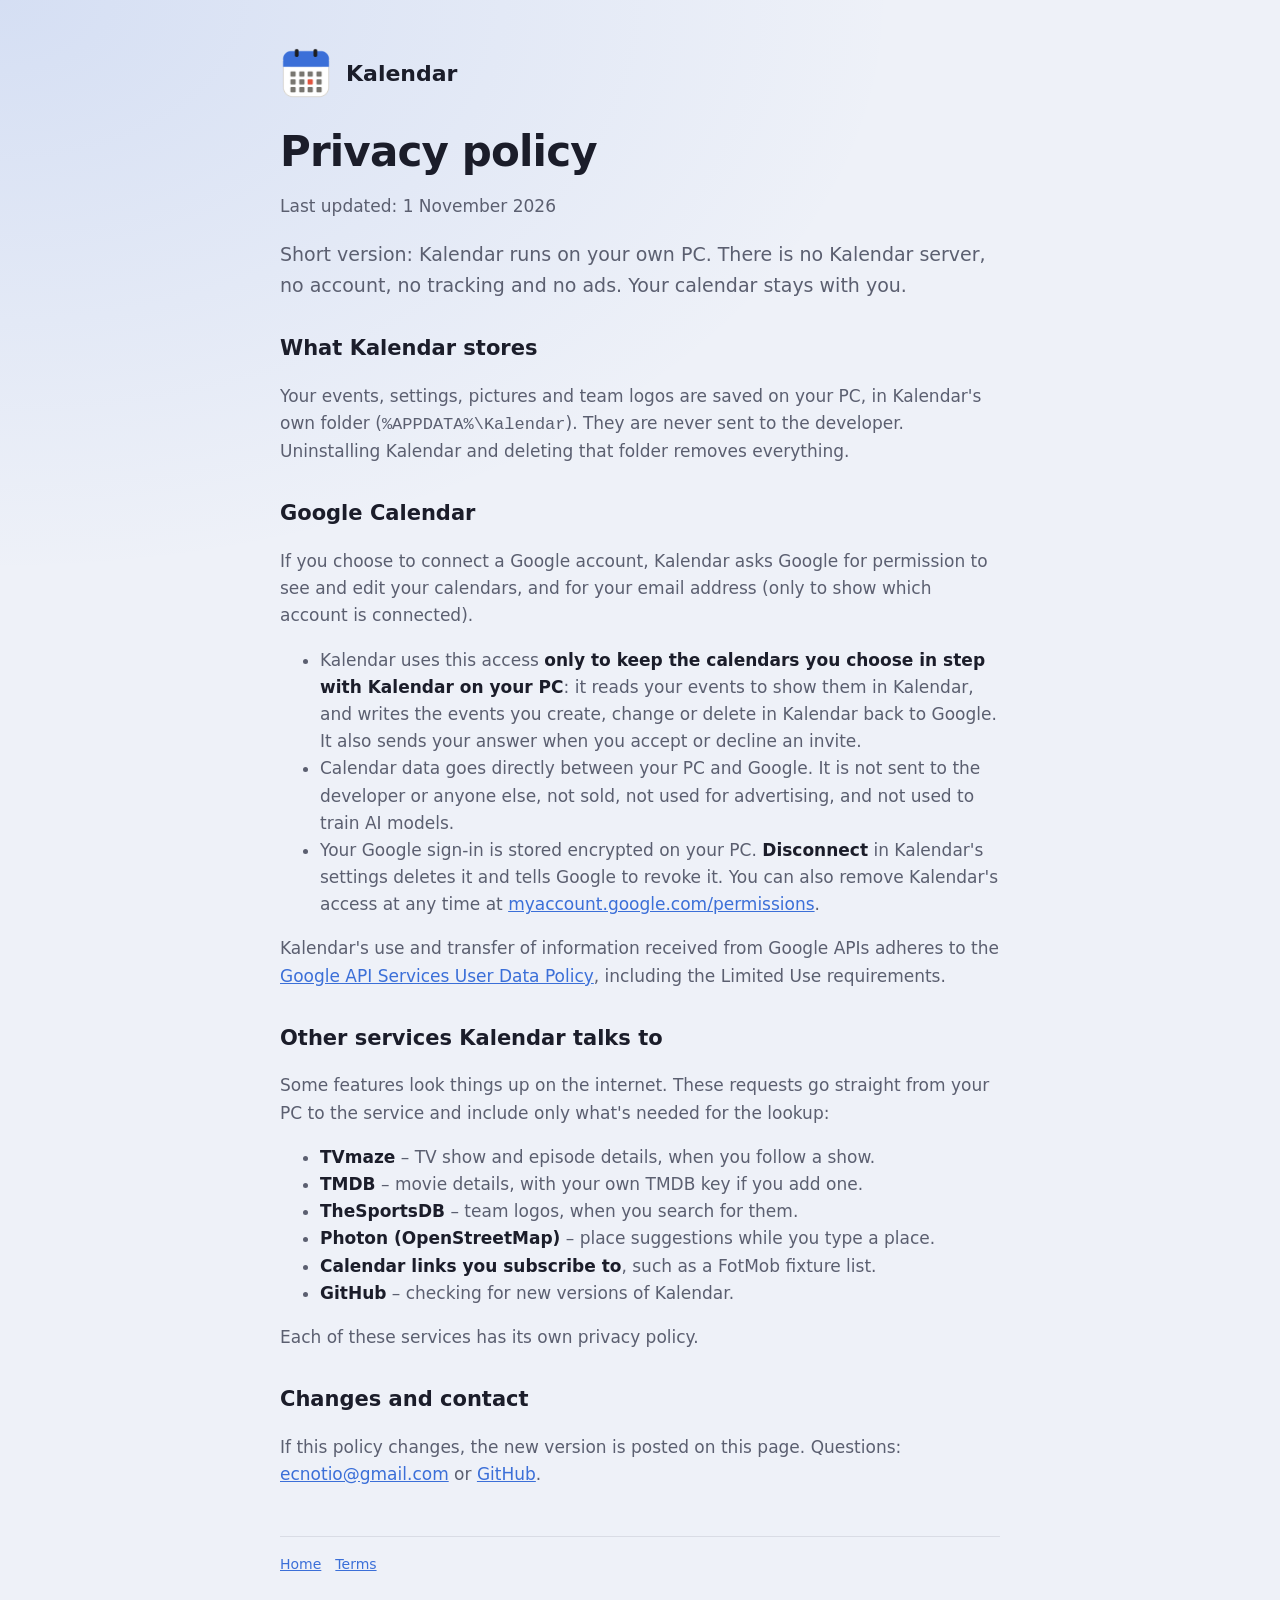
==== docs/privacy.html @ fbe3aa41 "Add files via upload" ====
<!doctype html>
<html lang="en">
<head>
<meta charset="utf-8">
<meta name="viewport" content="width=device-width, initial-scale=1">
<title>Kalendar privacy policy</title>
<link rel="icon" href="icon.png">
<link rel="stylesheet" href="style.css">
</head>
<body>
<main>
  <header><img src="icon.png" alt=""><a href="./">Kalendar</a></header>
  <h1>Privacy policy</h1>
  <p>Last updated: 1 November 2026</p>

  <p class="lead">Short version: Kalendar runs on your own PC. There is no Kalendar server, no account, no tracking and no ads. Your calendar stays with you.</p>

  <h2>What Kalendar stores</h2>
  <p>Your events, settings, pictures and team logos are saved on your PC, in Kalendar's own folder (<code>%APPDATA%\Kalendar</code>). They are never sent to the developer. Uninstalling Kalendar and deleting that folder removes everything.</p>

  <h2>Google Calendar</h2>
  <p>If you choose to connect a Google account, Kalendar asks Google for permission to see and edit your calendars, and for your email address (only to show which account is connected).</p>
  <ul>
    <li>Kalendar uses this access <strong>only to keep the calendars you choose in step with Kalendar on your PC</strong>: it reads your events to show them in Kalendar, and writes the events you create, change or delete in Kalendar back to Google. It also sends your answer when you accept or decline an invite.</li>
    <li>Calendar data goes directly between your PC and Google. It is not sent to the developer or anyone else, not sold, not used for advertising, and not used to train AI models.</li>
    <li>Your Google sign-in is stored encrypted on your PC. <strong>Disconnect</strong> in Kalendar's settings deletes it and tells Google to revoke it. You can also remove Kalendar's access at any time at <a href="https://myaccount.google.com/permissions">myaccount.google.com/permissions</a>.</li>
  </ul>
  <p>Kalendar's use and transfer of information received from Google APIs adheres to the <a href="https://developers.google.com/terms/api-services-user-data-policy">Google API Services User Data Policy</a>, including the Limited Use requirements.</p>

  <h2>Other services Kalendar talks to</h2>
  <p>Some features look things up on the internet. These requests go straight from your PC to the service and include only what's needed for the lookup:</p>
  <ul>
    <li><strong>TVmaze</strong> – TV show and episode details, when you follow a show.</li>
    <li><strong>TMDB</strong> – movie details, with your own TMDB key if you add one.</li>
    <li><strong>TheSportsDB</strong> – team logos, when you search for them.</li>
    <li><strong>Photon (OpenStreetMap)</strong> – place suggestions while you type a place.</li>
    <li><strong>Calendar links you subscribe to</strong>, such as a FotMob fixture list.</li>
    <li><strong>GitHub</strong> – checking for new versions of Kalendar.</li>
  </ul>
  <p>Each of these services has its own privacy policy.</p>

  <h2>Changes and contact</h2>
  <p>If this policy changes, the new version is posted on this page. Questions: <a href="mailto:ecnotio@gmail.com">ecnotio@gmail.com</a> or <a href="https://github.com/ecnot/kalendar/issues">GitHub</a>.</p>

  <footer><a href="./">Home</a><a href="terms.html">Terms</a></footer>
</main>
</body>
</html>
---- docs/style.css ----
:root {
  --ink: #1b1d2a; --muted: #5b5f70; --accent: #3b6fd8; --line: rgba(30, 30, 60, .1);
  --bg: #eef1f8; --card: #ffffff;
}
@media (prefers-color-scheme: dark) {
  :root { --ink: #ecedf3; --muted: #a3a6b4; --accent: #7aa2ff; --line: rgba(255, 255, 255, .1); --bg: #16171d; --card: #1f2029; }
}
* { box-sizing: border-box; }
body {
  margin: 0; font: 17px/1.6 Inter, "Segoe UI", system-ui, sans-serif; color: var(--ink);
  background: radial-gradient(100% 50% at 0% 0%, color-mix(in srgb, var(--accent) 14%, transparent), transparent 70%), var(--bg);
  min-height: 100vh;
}
main { max-width: 760px; margin: 0 auto; padding: 48px 20px 64px; }
header { display: flex; align-items: center; gap: 14px; margin-bottom: 28px; }
header img { width: 52px; height: 52px; }
header a { color: inherit; text-decoration: none; font-weight: 700; font-size: 22px; }
h1 { font-size: clamp(30px, 6vw, 42px); line-height: 1.15; letter-spacing: -.02em; margin: 0 0 12px; }
h2 { font-size: 21px; margin: 32px 0 8px; }
p, li { color: var(--muted); }
strong { color: var(--ink); }
a { color: var(--accent); }
.lead { font-size: 19px; }
.shot { width: 100%; border-radius: 16px; box-shadow: 0 20px 50px rgba(20, 25, 60, .18); margin: 28px 0; display: block; }
.btn {
  display: inline-block; background: var(--accent); color: #fff; text-decoration: none; font-weight: 600;
  padding: 11px 20px; border-radius: 12px; margin: 6px 8px 6px 0;
}
.btn.ghost { background: var(--card); color: var(--accent); border: 1px solid var(--line); }
.card { background: var(--card); border: 1px solid var(--line); border-radius: 16px; padding: 4px 22px 14px; margin: 18px 0; }
footer { margin-top: 48px; font-size: 14px; color: var(--muted); border-top: 1px solid var(--line); padding-top: 16px; }
footer a { margin-right: 14px; }
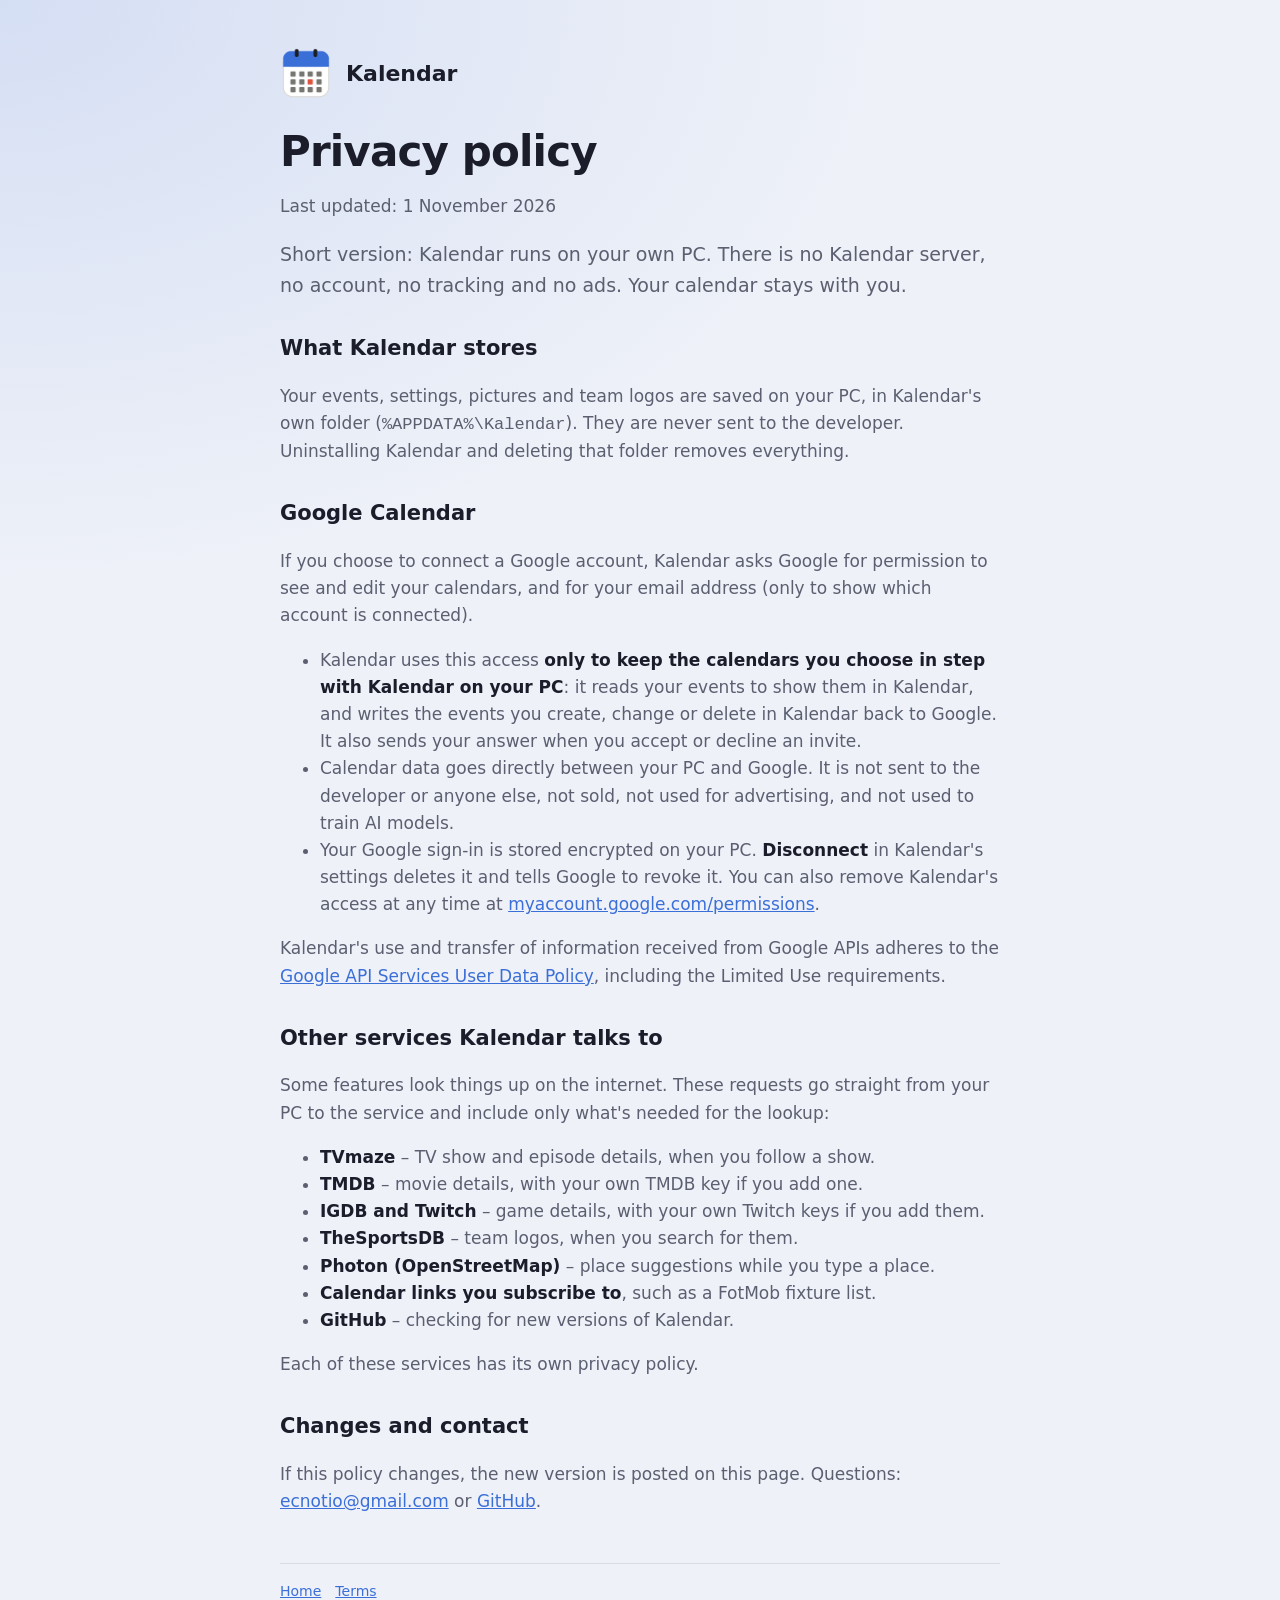
==== commit 2c0bc880: "Privacy: mention IGDB and Twitch Co-Authored-By: Claude Opus 5.5 <noreply@anthropic.com>" ====
--- a/docs/privacy.html
+++ b/docs/privacy.html
@@ -32,6 +32,7 @@
   <ul>
     <li><strong>TVmaze</strong> – TV show and episode details, when you follow a show.</li>
     <li><strong>TMDB</strong> – movie details, with your own TMDB key if you add one.</li>
+    <li><strong>IGDB and Twitch</strong> – game details, with your own Twitch keys if you add them.</li>
     <li><strong>TheSportsDB</strong> – team logos, when you search for them.</li>
     <li><strong>Photon (OpenStreetMap)</strong> – place suggestions while you type a place.</li>
     <li><strong>Calendar links you subscribe to</strong>, such as a FotMob fixture list.</li>
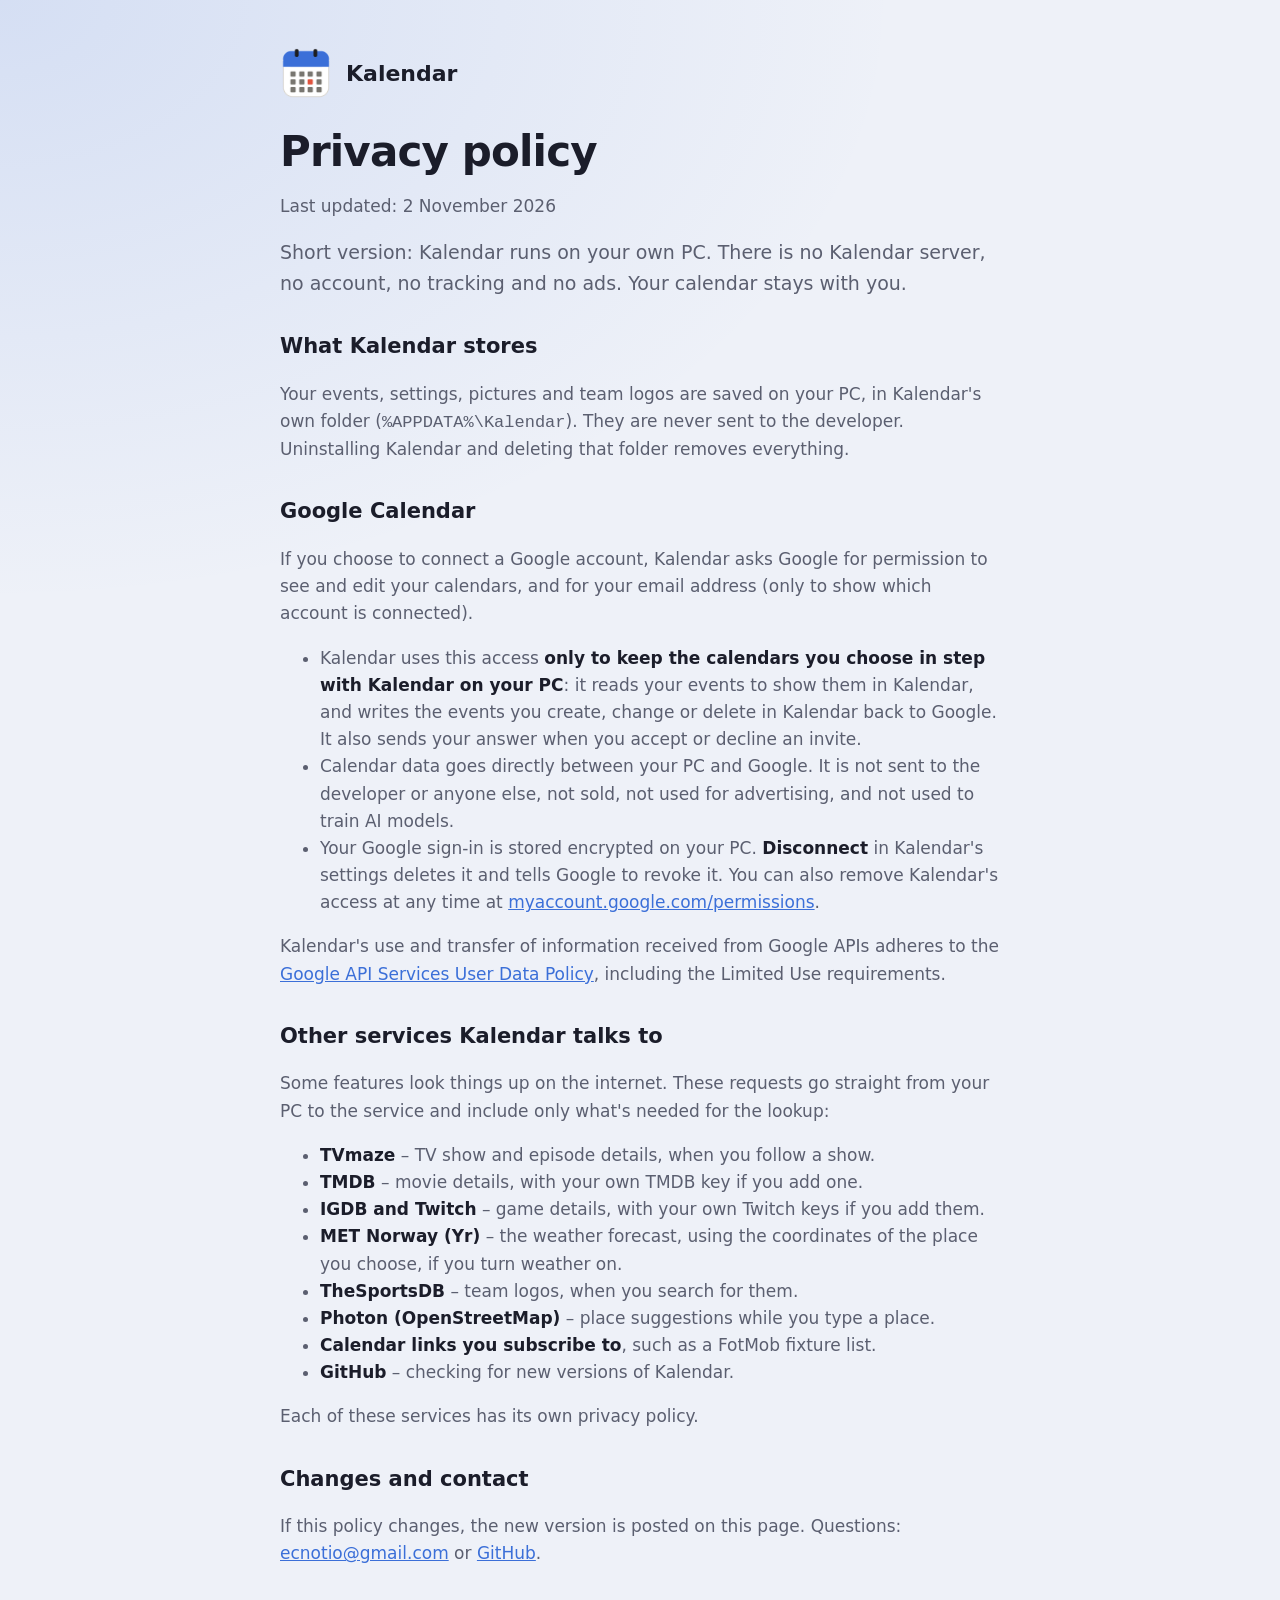
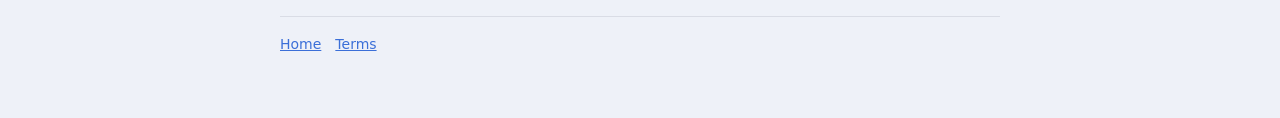
==== commit 715adef5: "Add MET Norway (Yr) weather to the privacy policy Co-Authored-By: Claude Opus 5.5 <noreply@anthropic" ====
--- a/docs/privacy.html
+++ b/docs/privacy.html
@@ -11,7 +11,7 @@
 <main>
   <header><img src="icon.png" alt=""><a href="./">Kalendar</a></header>
   <h1>Privacy policy</h1>
-  <p>Last updated: 1 November 2026</p>
+  <p>Last updated: 2 November 2026</p>
 
   <p class="lead">Short version: Kalendar runs on your own PC. There is no Kalendar server, no account, no tracking and no ads. Your calendar stays with you.</p>
 
@@ -33,6 +33,7 @@
     <li><strong>TVmaze</strong> – TV show and episode details, when you follow a show.</li>
     <li><strong>TMDB</strong> – movie details, with your own TMDB key if you add one.</li>
     <li><strong>IGDB and Twitch</strong> – game details, with your own Twitch keys if you add them.</li>
+    <li><strong>MET Norway (Yr)</strong> – the weather forecast, using the coordinates of the place you choose, if you turn weather on.</li>
     <li><strong>TheSportsDB</strong> – team logos, when you search for them.</li>
     <li><strong>Photon (OpenStreetMap)</strong> – place suggestions while you type a place.</li>
     <li><strong>Calendar links you subscribe to</strong>, such as a FotMob fixture list.</li>
--- a/docs/style.css
+++ b/docs/style.css
@@ -30,3 +30,81 @@
 .card { background: var(--card); border: 1px solid var(--line); border-radius: 16px; padding: 4px 22px 14px; margin: 18px 0; }
 footer { margin-top: 48px; font-size: 14px; color: var(--muted); border-top: 1px solid var(--line); padding-top: 16px; }
 footer a { margin-right: 14px; }
+
+/* The front page. The privacy and terms pages only use the rules above. */
+html { scroll-behavior: smooth; }
+body.home {
+  background:
+    radial-gradient(70% 700px at 0% 0%, color-mix(in srgb, #7aa2ff 22%, transparent), transparent 70%),
+    radial-gradient(60% 700px at 100% 0%, color-mix(in srgb, #d58cf0 16%, transparent), transparent 70%),
+    var(--bg);
+}
+.wrap { max-width: 1120px; margin: 0 auto; padding: 0 24px 56px; }
+.top { display: flex; align-items: center; justify-content: space-between; gap: 16px; padding: 20px 0; }
+.brand { display: flex; align-items: center; gap: 10px; color: inherit; text-decoration: none; font-weight: 700; font-size: 20px; }
+.brand img { width: 38px; height: 38px; }
+.top-links { display: flex; align-items: center; gap: 18px; font-size: 15px; }
+.top-links a:not(.btn) { color: var(--muted); text-decoration: none; }
+.top-links a:not(.btn):hover { color: var(--ink); }
+.btn.small { margin: 0; padding: 6px 14px; border-radius: 10px; font-size: 15px; }
+.hero { max-width: 780px; margin: 0 auto; padding: 44px 0 36px; text-align: center; }
+.hero h1 { font-size: clamp(34px, 6vw, 56px); line-height: 1.08; margin-bottom: 18px; }
+.lead { margin-top: 0; }
+.cta { margin: 20px 0 4px; }
+.cta .btn { margin: 6px 5px; }
+.note { font-size: 14px; }
+.home .shot { background: #f4f3fc; display: block; width: 100%; height: auto; margin: 0; border-radius: 12px; box-shadow: 0 0 0 1px var(--line), 0 16px 44px rgba(30, 30, 80, .18); }
+.home .hero-shot { box-shadow: 0 0 0 1px var(--line), 0 30px 80px rgba(40, 40, 110, .28); }
+.center { text-align: center; }
+.block { margin-top: 96px; }
+.block > .lead { max-width: 720px; margin-left: auto; margin-right: auto; }
+.home h2 { margin: 0 0 12px; font-size: clamp(25px, 3.4vw, 33px); line-height: 1.2; letter-spacing: -.015em; }
+.home h3 { margin: 0 0 4px; font-size: 16.5px; }
+.home ul { margin: 0; padding-left: 20px; }
+.home li + li { margin-top: 8px; }
+.cards { display: grid; grid-template-columns: repeat(2, minmax(0, 1fr)); gap: 20px; margin-top: 32px; text-align: left; }
+.cards .col { display: flex; flex-direction: column; justify-content: space-between; gap: 20px; }
+.cards img { display: block; width: 100%; height: auto; border-radius: 10px; background: var(--card); box-shadow: 0 0 0 1px var(--line), 0 12px 32px rgba(30, 30, 80, .18); }
+.row { display: grid; grid-template-columns: 5fr 7fr; gap: 56px; align-items: center; margin-top: 96px; }
+.row.flip > :first-child { order: 2; }
+.row.flip { grid-template-columns: 7fr 5fr; }
+.stack { display: flex; flex-direction: column; gap: 20px; }
+.themer { margin-top: 28px; }
+.theme-picks { display: none; flex-wrap: wrap; justify-content: center; gap: 6px 4px; margin-bottom: 24px; }
+.js .theme-picks { display: flex; }
+.theme-picks button {
+  display: flex; flex-direction: column; align-items: center; gap: 7px; width: 82px; padding: 8px 2px;
+  border: 0; border-radius: 10px; background: none; color: var(--muted); font: inherit; font-size: 13.5px; font-weight: 500; cursor: pointer;
+}
+.theme-picks button:hover { color: var(--ink); }
+.theme-picks button:focus-visible { outline: 2px solid var(--accent); outline-offset: 1px; }
+.theme-picks .dot { width: 34px; height: 34px; border-radius: 50%; background: var(--hl); box-shadow: 0 0 0 2px var(--bg), 0 0 0 3px var(--line); transition: box-shadow .15s ease, transform .15s ease; }
+.theme-picks button:hover .dot { transform: scale(1.08); }
+.theme-picks button[aria-pressed="true"] { color: var(--ink); font-weight: 700; }
+.theme-picks button[aria-pressed="true"] .dot { box-shadow: 0 0 0 3px var(--bg), 0 0 0 5px var(--hl); }
+.theme-stage { position: relative; aspect-ratio: 1500 / 993; border-radius: 12px; overflow: hidden; background: #f4f3fc; box-shadow: 0 0 0 1px var(--line), 0 30px 80px rgba(40, 40, 110, .24); }
+.theme-stage img { position: absolute; inset: 0; width: 100%; height: 100%; opacity: 0; }
+.theme-stage img.under { z-index: 1; opacity: 1; }
+.theme-stage img.on { z-index: 2; opacity: 1; transition: opacity .35s ease; }
+@media (prefers-reduced-motion: reduce) { .theme-stage img.on, .theme-picks .dot { transition: none; } }
+.grid.left { text-align: left; }
+.grid { display: grid; grid-template-columns: repeat(4, 1fr); gap: 16px; margin-top: 28px; }
+.tile { padding: 18px; border: 1px solid var(--line); border-radius: 12px; background: var(--card); }
+.tile p { margin: 0; font-size: 15px; line-height: 1.5; }
+.private { margin-top: 96px; padding: 36px; border: 1px solid var(--line); border-radius: 16px; background: var(--card); text-align: center; }
+.private p { max-width: 640px; margin: 8px auto; }
+.final { margin-top: 80px; }
+.final .note { max-width: 560px; margin: 12px auto 0; }
+.home footer p { margin: 12px 0 0; font-size: 13px; }
+@media (max-width: 860px) {
+  .wrap { padding: 0 16px 40px; }
+  .hero { padding-top: 20px; }
+  .row, .row.flip { grid-template-columns: minmax(0, 1fr); gap: 24px; margin-top: 64px; }
+  .row.flip > :first-child { order: 0; }
+  .block, .private { margin-top: 64px; }
+  .private { padding: 24px 18px; }
+  .cards { grid-template-columns: minmax(0, 1fr); }
+  .grid { grid-template-columns: repeat(2, minmax(0, 1fr)); gap: 14px; }
+  .theme-picks button { width: 72px; }
+  .top-links a:not(.btn) { display: none; }
+}
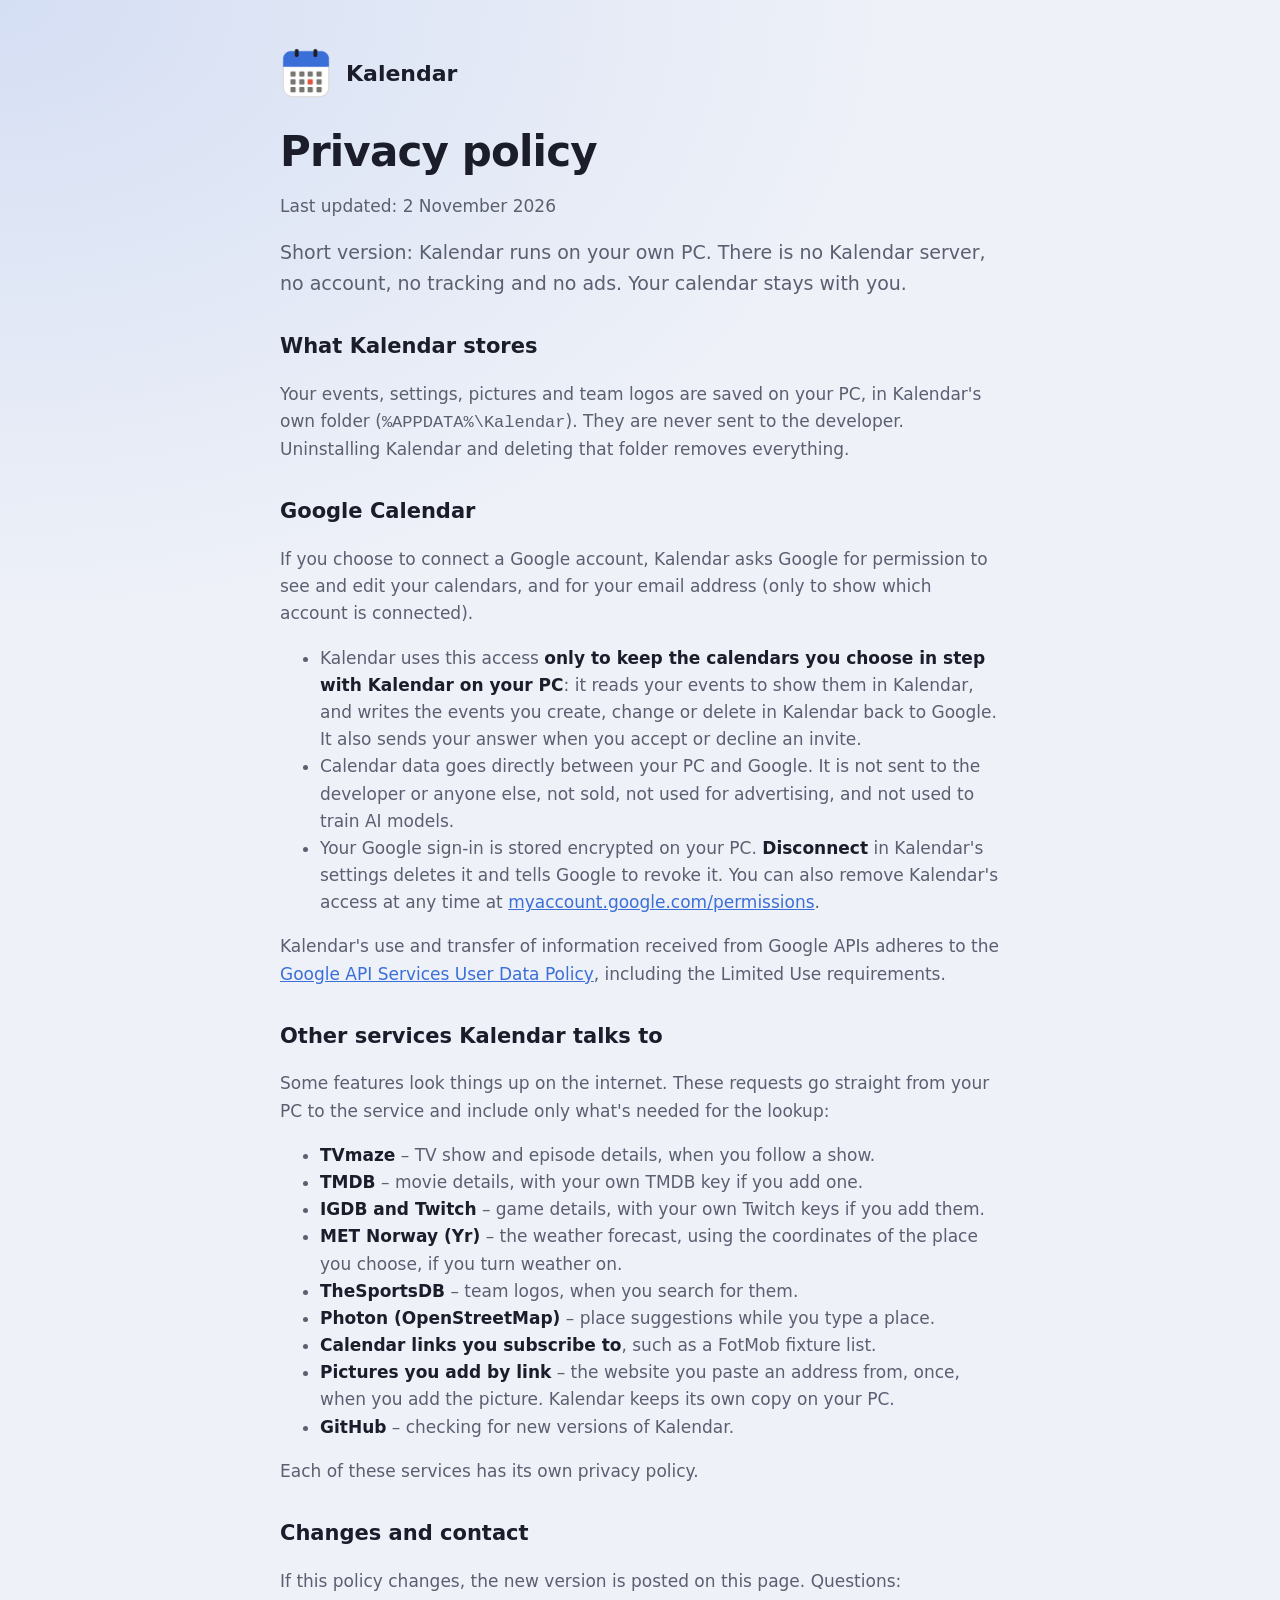
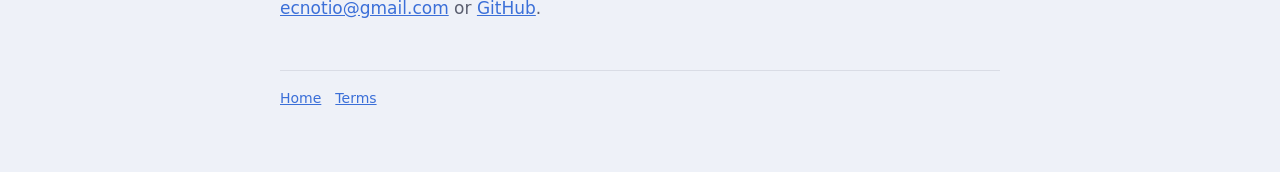
==== commit 44f1bd7f: "Add pictures from a link to the privacy policy Co-Authored-By: Claude Opus 5.5 <noreply@anthropic.co" ====
--- a/docs/privacy.html
+++ b/docs/privacy.html
@@ -37,6 +37,7 @@
     <li><strong>TheSportsDB</strong> – team logos, when you search for them.</li>
     <li><strong>Photon (OpenStreetMap)</strong> – place suggestions while you type a place.</li>
     <li><strong>Calendar links you subscribe to</strong>, such as a FotMob fixture list.</li>
+    <li><strong>Pictures you add by link</strong> – the website you paste an address from, once, when you add the picture. Kalendar keeps its own copy on your PC.</li>
     <li><strong>GitHub</strong> – checking for new versions of Kalendar.</li>
   </ul>
   <p>Each of these services has its own privacy policy.</p>
